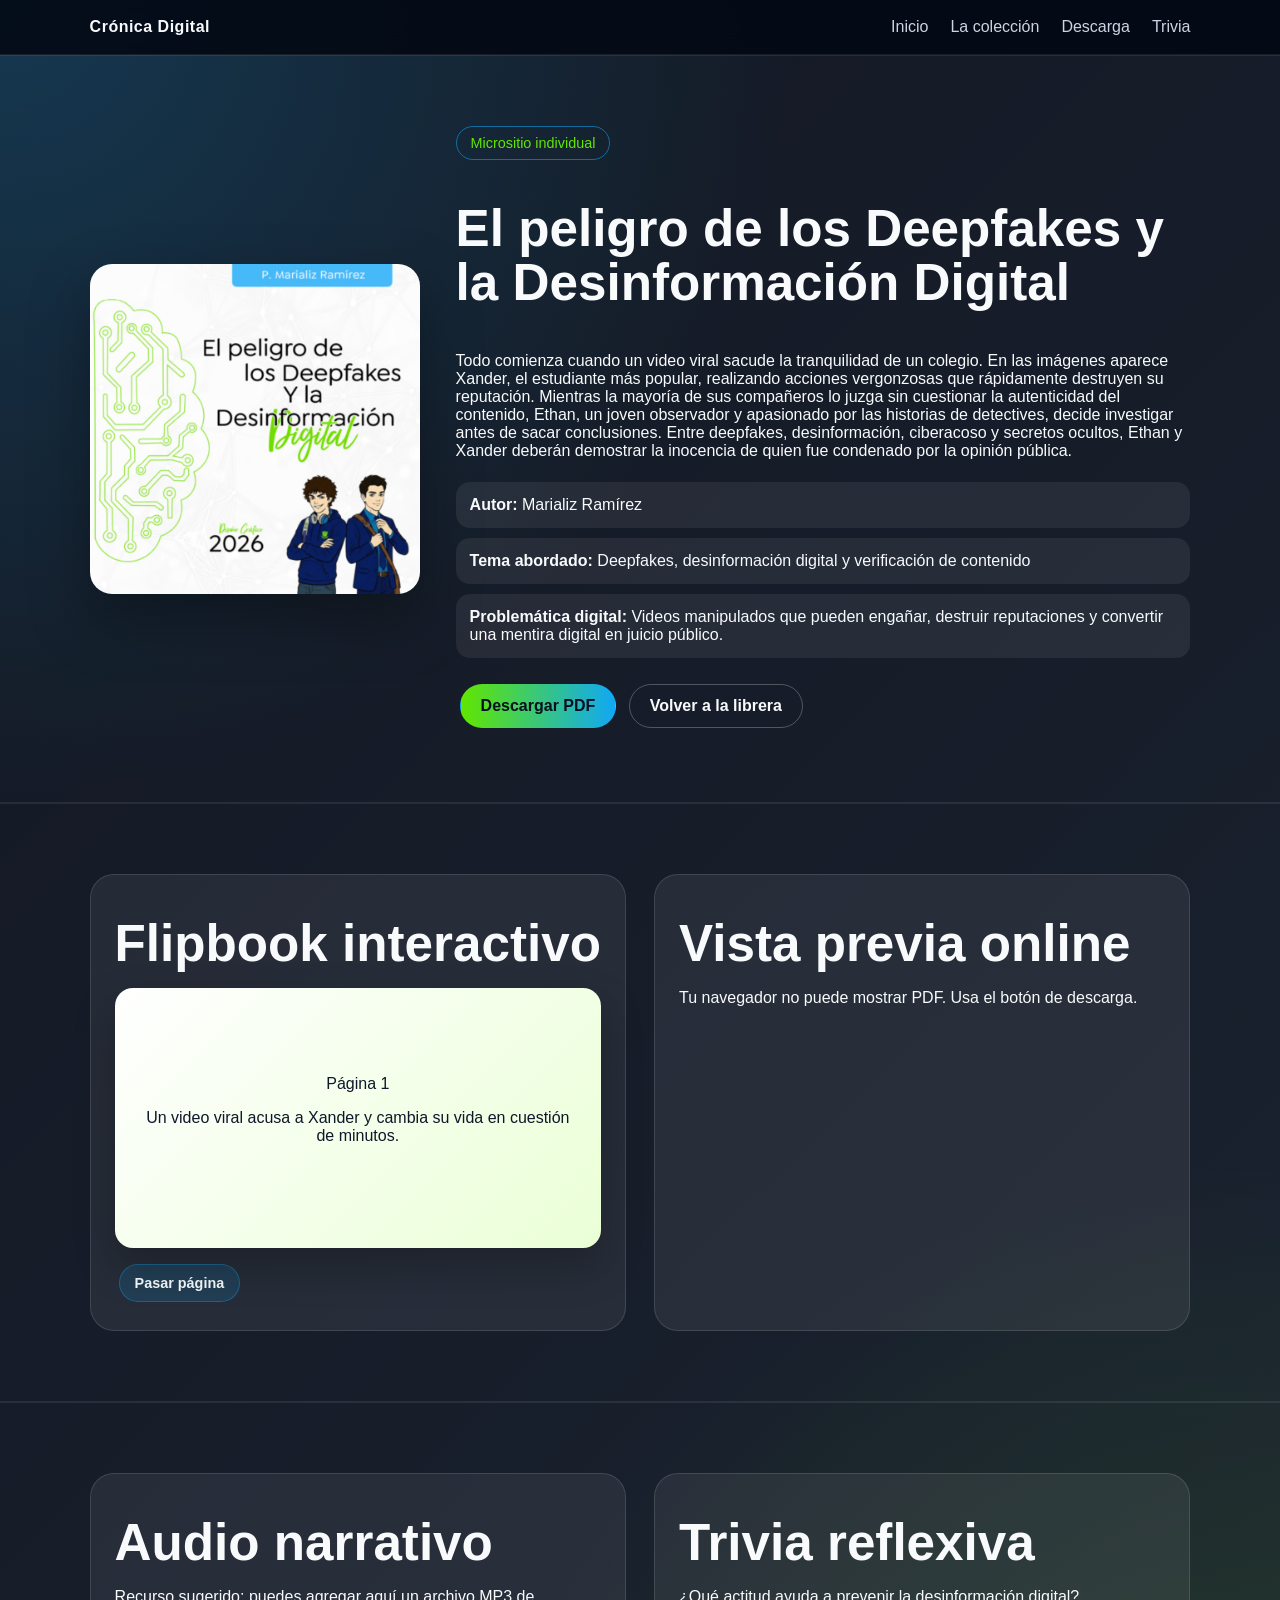
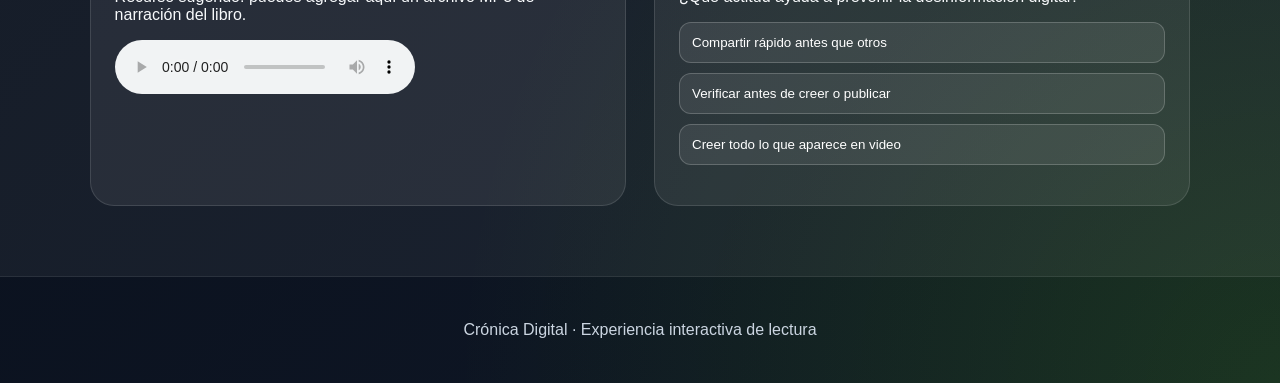
==== pages/deepfakes-desinformacion-digital.html @ d67856b1 "Add files via upload" ====
<!DOCTYPE html>
<html lang="es">
<head>
  <meta charset="UTF-8" />
  <meta name="viewport" content="width=device-width, initial-scale=1.0" />
  <title>Libro | Crónica Digital</title>
  <link rel="stylesheet" href="../assets/styles.css" />
  <script defer src="../assets/app.js"></script>
</head>
<body data-book-id="deepfakes-desinformacion-digital">
  <header class="site-header">
    <a class="logo" href="../index.html">Crónica Digital</a>
    <button class="menu-btn" aria-label="Abrir menú">☰</button>
    <nav class="nav">
      <a href="../index.html">Inicio</a>
      <a href="../index.html#coleccion">La colección</a>
      <a href="#descarga">Descarga</a>
      <a href="#trivia">Trivia</a>
    </nav>
  </header>

  <main>
    <section class="section book-hero reveal">
      <img id="bookCover" alt="Portada del libro" />
      <div>
        <span class="tag">Micrositio individual</span>
        <h1 id="bookTitle"></h1>
        <p id="bookSynopsis"></p>
        <div class="meta">
          <div><strong>Autor:</strong> <span id="bookAuthor"></span></div>
          <div><strong>Tema abordado:</strong> <span id="bookTopic"></span></div>
          <div><strong>Problemática digital:</strong> <span id="bookProblem"></span></div>
        </div>
        <a id="downloadPdf" class="btn primary" download>Descargar PDF</a>
        <a class="btn secondary" href="../index.html#coleccion">Volver a la librera</a>
      </div>
    </section>

    <section class="section resources" id="descarga">
      <div class="content-grid">
        <div class="panel reveal">
          <h2>Flipbook interactivo</h2>
          <div class="flipbook" id="flipbookPages"></div>
          <button class="btn small" onclick="nextFlipPage()">Pasar página</button>
        </div>
        <div class="panel reveal">
          <h2>Vista previa online</h2>
          <object id="pdfPreview" type="application/pdf"><p>Tu navegador no puede mostrar PDF. Usa el botón de descarga.</p></object>
        </div>
      </div>
    </section>

    <section class="section resources" id="trivia">
      <div class="content-grid">
        <div class="panel reveal">
          <h2>Audio narrativo</h2>
          <p>Recurso sugerido: puedes agregar aquí un archivo MP3 de narración del libro.</p>
          <audio controls><source src="" type="audio/mpeg">Tu navegador no soporta audio.</audio>
        </div>
        <div class="panel trivia reveal">
          <h2>Trivia reflexiva</h2>
          <p id="triviaQuestion"></p>
          <div id="triviaOptions"></div>
          <p id="triviaResult" class="form-msg"></p>
        </div>
      </div>
    </section>
  </main>

  <footer>
    <p>Crónica Digital · Experiencia interactiva de lectura</p>
  </footer>
</body>
</html>
---- assets/styles.css ----
:root{--bg:#050b16;--card:#0d1629;--text:#f8fafc;--muted:#cbd5e1;--accent:#11a8f4;--accent2:#61e600;--light:#ffffff;--dark:#06101f;--wood:#6b3f24;--wood2:#a0673b}*{box-sizing:border-box}html{scroll-behavior:smooth}body{margin:0;font-family:Arial,Helvetica,sans-serif;background:radial-gradient(circle at top left,rgba(17,168,244,.22),transparent 34%),radial-gradient(circle at bottom right,rgba(97,230,0,.14),transparent 35%),linear-gradient(135deg,var(--bg),#101827);color:var(--text)}a{color:inherit;text-decoration:none}.site-header{position:sticky;top:0;z-index:10;display:flex;justify-content:space-between;align-items:center;padding:18px 7%;background:rgba(5,11,22,.9);backdrop-filter:blur(12px);border-bottom:1px solid rgba(255,255,255,.08)}.logo{font-weight:900;letter-spacing:.5px}.nav{display:flex;gap:22px}.nav a{color:var(--muted)}.nav a:hover{color:var(--accent)}.menu-btn{display:none;background:none;border:0;color:white;font-size:28px}.hero{min-height:86vh;display:grid;grid-template-columns:1.2fr .8fr;gap:36px;align-items:center;padding:70px 7%;overflow:hidden}.hero h1{font-size:clamp(2.3rem,5vw,5rem);line-height:1.02;margin:15px 0}.hero p{font-size:1.1rem;color:var(--muted);max-width:760px}.tag{display:inline-block;padding:8px 14px;border:1px solid rgba(17,168,244,.55);border-radius:999px;color:var(--accent);font-size:.9rem}.btn{display:inline-flex;align-items:center;justify-content:center;border-radius:999px;padding:12px 20px;font-weight:800;border:1px solid transparent;cursor:pointer;margin:4px}.btn.primary{background:linear-gradient(90deg,var(--accent),var(--accent2));color:var(--dark)}.btn.secondary{border-color:rgba(255,255,255,.25);color:var(--text)}.btn.small{padding:10px 15px;font-size:.9rem;background:rgba(17,168,244,.15);border-color:rgba(17,168,244,.35);color:var(--text)}.hero-actions{display:flex;gap:14px;flex-wrap:wrap;margin-top:24px}.hero-card{padding:36px;border-radius:28px;background:rgba(255,255,255,.08);border:1px solid rgba(255,255,255,.15);box-shadow:0 25px 60px rgba(0,0,0,.25)}.floating-book{font-size:5rem;animation:float 3s ease-in-out infinite}@keyframes float{50%{transform:translateY(-16px) rotate(5deg)}}.section{padding:70px 7%}.intro,.contact,.stats,.book-hero,.resources{background:rgba(255,255,255,.05);border-top:1px solid rgba(255,255,255,.08);border-bottom:1px solid rgba(255,255,255,.08)}.section-title{text-align:center;max-width:850px;margin:0 auto 38px}.section-title h2,.section h2{font-size:clamp(2rem,4vw,3.2rem);margin:15px 0}.library-section{background:linear-gradient(180deg,rgba(255,255,255,.03),rgba(17,168,244,.06))}.bookshelf{max-width:920px;margin:0 auto;position:relative;padding:38px 28px 80px}.shelf-back{min-height:430px;padding:55px 38px 35px;display:flex;justify-content:center;align-items:flex-end;gap:42px;background:linear-gradient(90deg,rgba(90,52,29,.95),rgba(160,103,59,.95),rgba(90,52,29,.95));border-radius:26px 26px 12px 12px;border:8px solid #3b2418;box-shadow:inset 0 0 40px rgba(0,0,0,.35),0 30px 70px rgba(0,0,0,.35)}.shelf-base{position:absolute;left:0;right:0;bottom:36px;height:45px;background:linear-gradient(180deg,#b77945,#56311c);border-radius:10px;box-shadow:0 24px 35px rgba(0,0,0,.35)}.shelf-book{position:relative;width:150px;height:315px;border-radius:8px 14px 14px 8px;box-shadow:12px 8px 24px rgba(0,0,0,.35);transform-origin:bottom center;transition:transform .35s ease,box-shadow .35s ease;animation:bookEnter .7s ease both;animation-delay:var(--delay)}@keyframes bookEnter{from{opacity:0;transform:translateY(30px)}to{opacity:1;transform:translateY(0)}}.shelf-book.blue{background:linear-gradient(180deg,#07111f,#0d4f85 44%,#05a9f5)}.shelf-book.green{background:linear-gradient(180deg,#f8fff2,#68e300 45%,#2b9000)}.shelf-book img{position:absolute;inset:0;width:100%;height:100%;object-fit:cover;border-radius:8px 14px 14px 8px;opacity:.18;filter:saturate(1.2)}.shelf-book:hover,.shelf-book:focus{transform:translateY(-42px) translateX(12px) rotate(4deg) scale(1.06);z-index:5;box-shadow:24px 20px 45px rgba(0,0,0,.48)}.book-spine-title{position:absolute;z-index:2;left:16px;right:16px;top:28px;writing-mode:vertical-rl;text-orientation:mixed;height:190px;font-weight:900;font-size:1.05rem;text-shadow:0 2px 10px rgba(0,0,0,.55)}.book-spine-author{position:absolute;z-index:2;bottom:18px;left:14px;right:14px;font-size:.8rem;font-weight:800;background:rgba(0,0,0,.28);padding:8px;border-radius:10px;text-align:center}.book-tooltip{position:absolute;left:50%;bottom:104%;width:260px;transform:translateX(-50%) translateY(8px);background:#ffffff;color:#06101f;border-radius:16px;padding:14px;box-shadow:0 16px 40px rgba(0,0,0,.4);opacity:0;pointer-events:none;transition:.25s;font-size:.9rem;line-height:1.35}.shelf-book:hover .book-tooltip{opacity:1;transform:translateX(-50%) translateY(0)}.stats{display:grid;grid-template-columns:repeat(3,1fr);text-align:center;gap:20px}.number{font-size:3.5rem;font-weight:900;color:var(--accent)}form{display:grid;gap:16px;max-width:650px}label{display:grid;gap:8px;color:var(--muted)}input,textarea{width:100%;padding:14px;border-radius:14px;border:1px solid rgba(255,255,255,.16);background:rgba(255,255,255,.08);color:white}textarea{min-height:130px}footer{text-align:center;padding:28px;color:var(--muted)}.book-hero{display:grid;grid-template-columns:330px 1fr;gap:36px;align-items:center}.book-hero img{width:100%;border-radius:22px;background:white;box-shadow:0 25px 60px rgba(0,0,0,.35)}.book-hero h1{font-size:clamp(2rem,4vw,4rem);line-height:1.05}.meta{display:grid;gap:10px;margin:22px 0}.meta div{background:rgba(255,255,255,.07);padding:14px;border-radius:14px}.content-grid{display:grid;grid-template-columns:1fr 1fr;gap:28px}.panel{background:rgba(255,255,255,.07);border:1px solid rgba(255,255,255,.12);border-radius:24px;padding:24px}.flipbook{position:relative;height:260px;perspective:1000px;margin-bottom:12px}.flip-page{position:absolute;inset:0;display:none;align-items:center;justify-content:center;flex-direction:column;text-align:center;padding:30px;border-radius:18px;background:linear-gradient(135deg,#fff,#dff7ff);color:#0f172a;box-shadow:0 18px 40px rgba(0,0,0,.25);transform-origin:left;animation:flip .45s ease}.theme-green .flip-page{background:linear-gradient(135deg,#fff,#eaffd6)}.flip-page.active{display:flex}@keyframes flip{from{transform:rotateY(-70deg);opacity:.4}to{transform:rotateY(0);opacity:1}}object{width:100%;height:430px;border-radius:18px;background:white}.trivia button{display:block;width:100%;margin:10px 0;padding:12px;border-radius:12px;border:1px solid rgba(255,255,255,.2);background:rgba(255,255,255,.08);color:white;cursor:pointer;text-align:left}.trivia button:hover{background:rgba(17,168,244,.2)}.theme-green{--accent:#61e600;--accent2:#11a8f4}.theme-green .trivia button:hover{background:rgba(97,230,0,.2)}.reveal{opacity:0;transform:translateY(24px);transition:.7s}.reveal.visible{opacity:1;transform:none}.form-msg{color:var(--accent);font-weight:800}@media(max-width:850px){.menu-btn{display:block}.nav{display:none;position:absolute;top:65px;left:0;right:0;flex-direction:column;padding:20px 7%;background:#050b16}.nav.open{display:flex}.hero,.book-hero,.content-grid{grid-template-columns:1fr}.stats{grid-template-columns:1fr}.hero{padding-top:45px}.bookshelf{padding-left:0;padding-right:0}.shelf-back{gap:20px;overflow-x:auto;justify-content:flex-start;padding-left:28px}.shelf-book{min-width:136px;height:285px}.book-tooltip{display:none}}
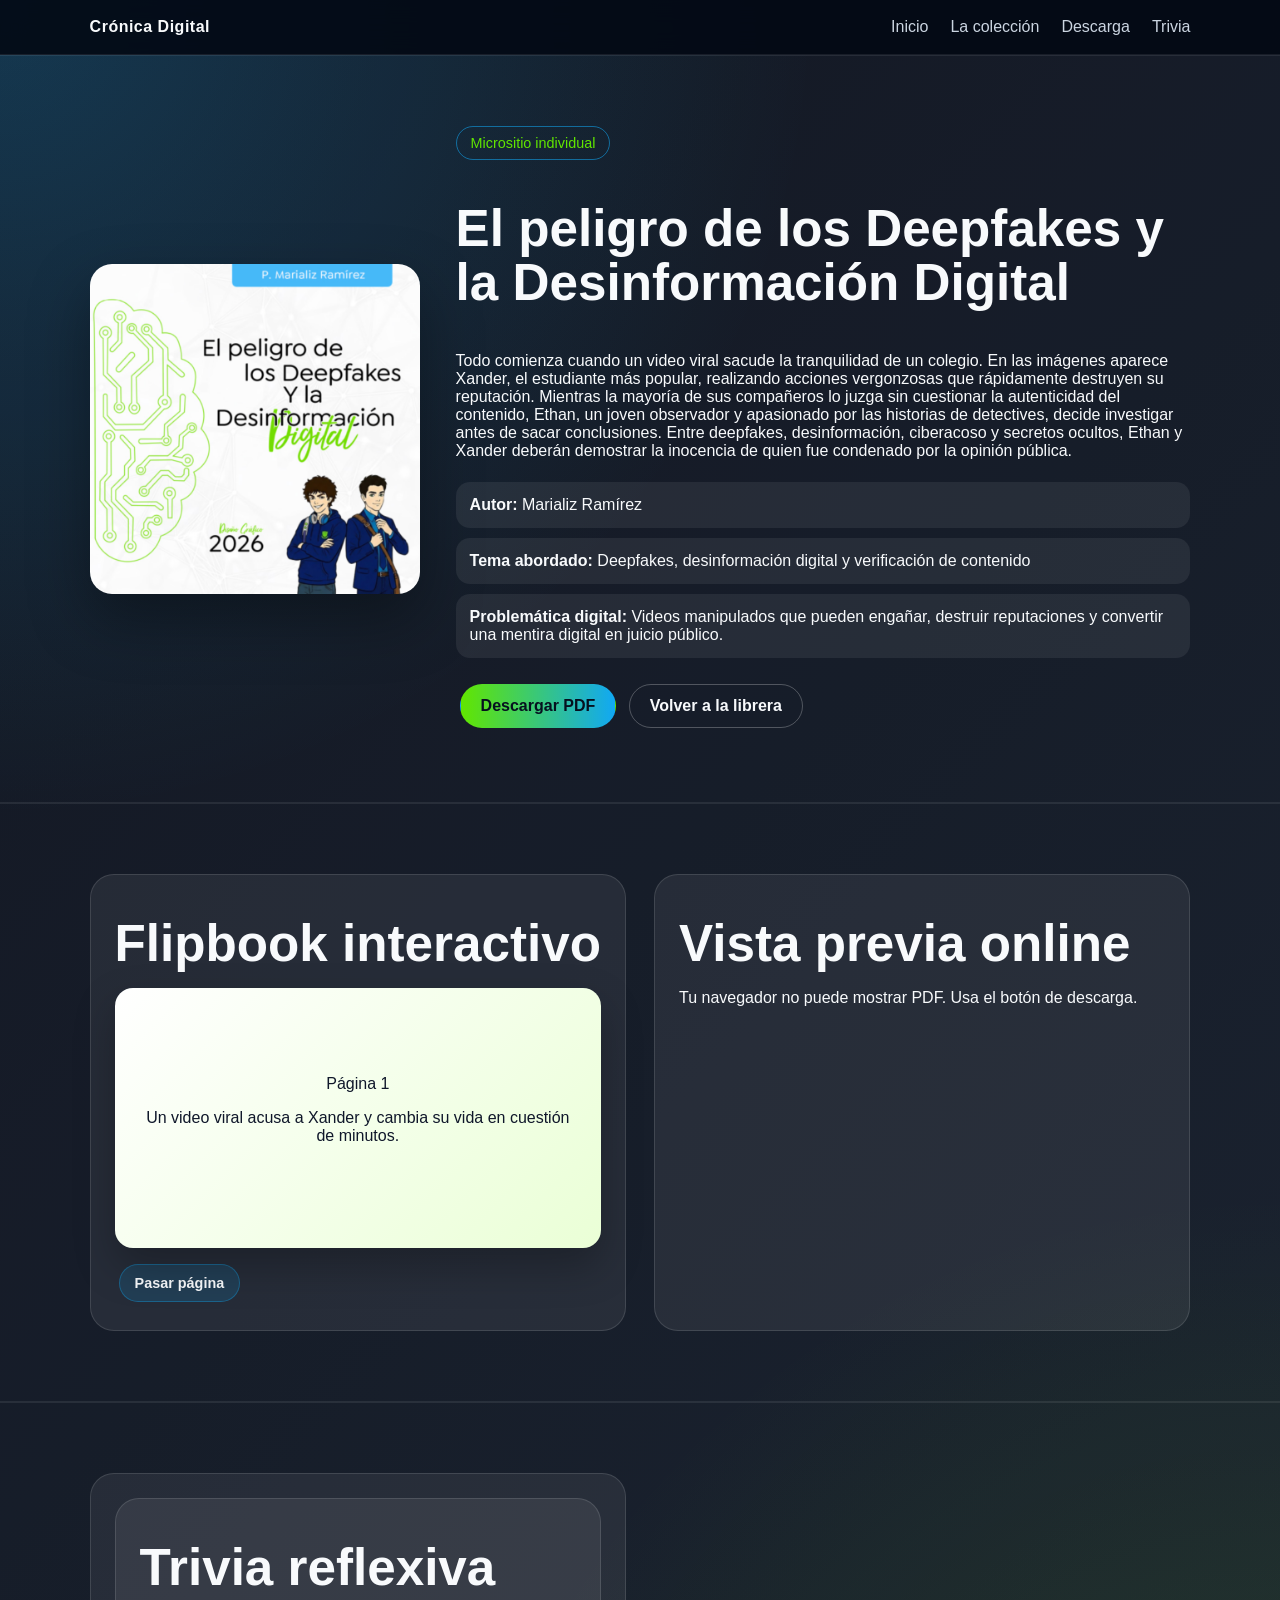
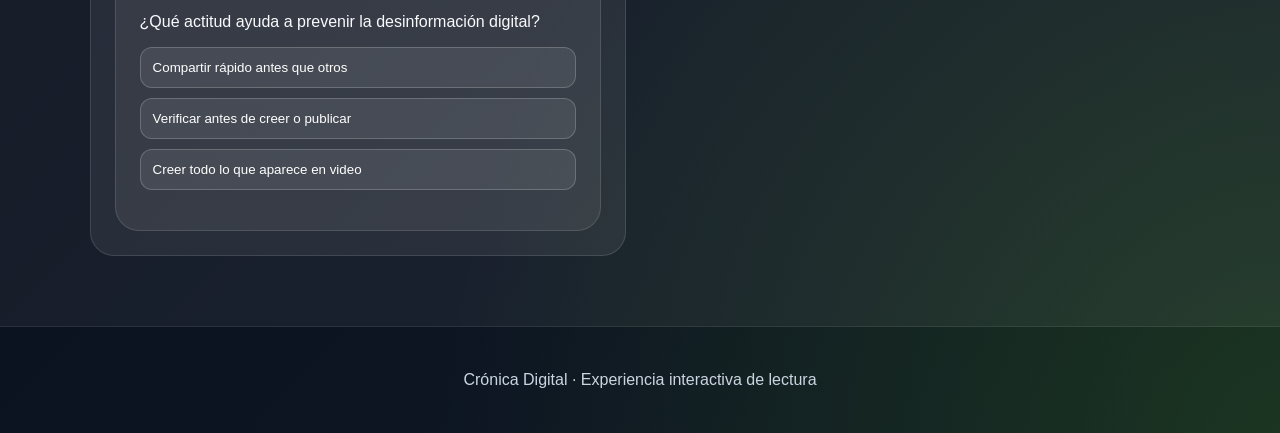
==== commit 06cf3775: "Update deepfakes-desinformacion-digital.html" ====
--- a/pages/deepfakes-desinformacion-digital.html
+++ b/pages/deepfakes-desinformacion-digital.html
@@ -53,10 +53,7 @@
     <section class="section resources" id="trivia">
       <div class="content-grid">
         <div class="panel reveal">
-          <h2>Audio narrativo</h2>
-          <p>Recurso sugerido: puedes agregar aquí un archivo MP3 de narración del libro.</p>
-          <audio controls><source src="" type="audio/mpeg">Tu navegador no soporta audio.</audio>
-        </div>
+       
         <div class="panel trivia reveal">
           <h2>Trivia reflexiva</h2>
           <p id="triviaQuestion"></p>
